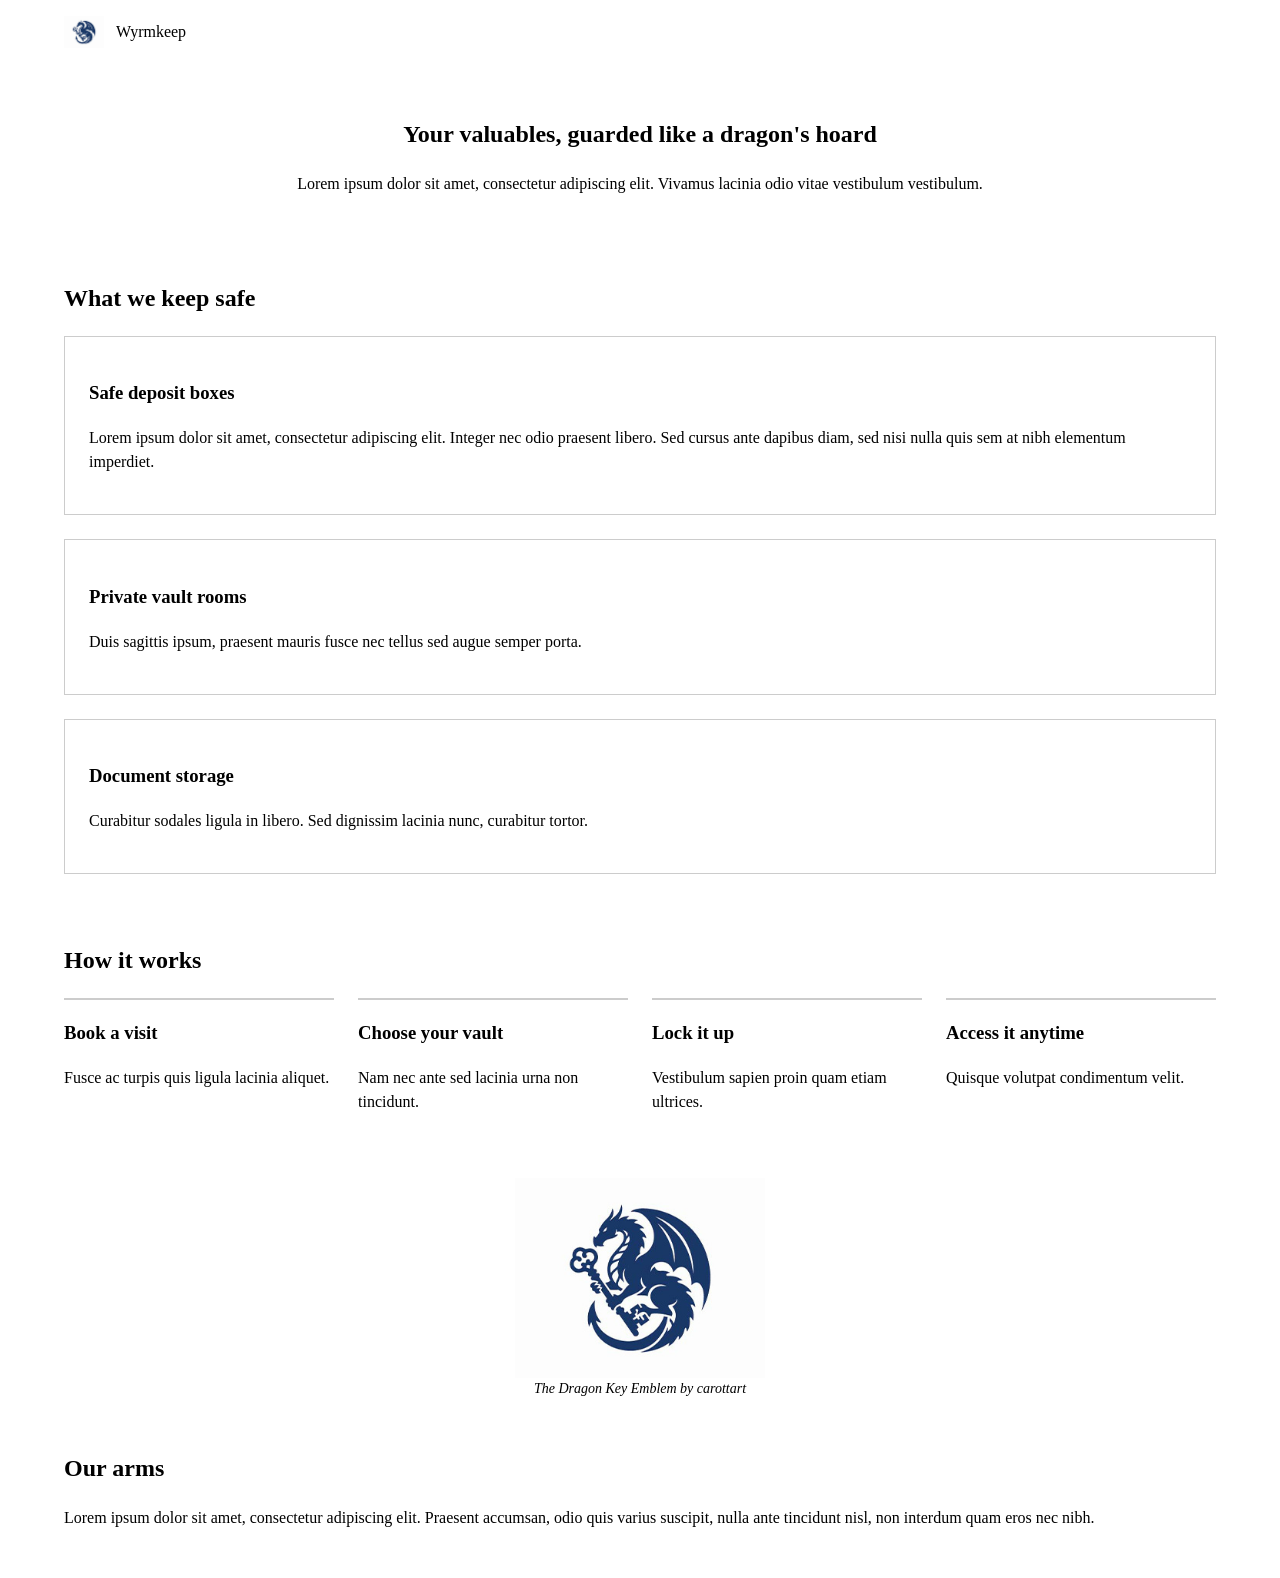
==== assignment-1/index.html @ d656fdad "updated the arms describing what the  "arms" describe (its just placeholder text" ====
<!DOCTYPE html>
<html lang="en">
<head>
    <meta charset="UTF-8">
    <meta name="viewport" content="width=device-width, initial-scale=1.0">
    <title>Wyrmkeep | Private Vaults</title>
    <link rel="stylesheet" href="css/style.css">
</head>
<body>

    <header>
        <a class="brand">
            <img src="images/logo.png" alt="Wyrmkeep logo">
            Wyrmkeep
        </a>
    </header>

    <main>

        <section class="welcome">
            <h1>Your valuables, guarded like a dragon's hoard</h1>
            <p>Lorem ipsum dolor sit amet, consectetur adipiscing elit. Vivamus lacinia odio vitae vestibulum vestibulum.</p>
        </section>

        <section class="services">
            <h2>What we keep safe</h2>
            <div class="cards">
                <article>
                    <h3>Safe deposit boxes</h3>
                    <p>Lorem ipsum dolor sit amet, consectetur adipiscing elit. Integer nec odio praesent libero. Sed cursus ante dapibus diam, sed nisi nulla quis sem at nibh elementum imperdiet.</p>
                </article>
                <article>
                    <h3>Private vault rooms</h3>
                    <p>Duis sagittis ipsum, praesent mauris fusce nec tellus sed augue semper porta.</p>
                </article>
                <article>
                    <h3>Document storage</h3>
                    <p>Curabitur sodales ligula in libero. Sed dignissim lacinia nunc, curabitur tortor.</p>
                </article>
            </div>
        </section>

        <section class="process">
            <h2>How it works</h2>
            <ol class="steps">
                <li><h3>Book a visit</h3><p>Fusce ac turpis quis ligula lacinia aliquet.</p></li>
                <li><h3>Choose your vault</h3><p>Nam nec ante sed lacinia urna non tincidunt.</p></li>
                <li><h3>Lock it up</h3><p>Vestibulum sapien proin quam etiam ultrices.</p></li>
                <li><h3>Access it anytime</h3><p>Quisque volutpat condimentum velit.</p></li>
            </ol>
        </section>

        <section class="arms">
            <figure>
                <img src="images/logo.png" alt="The Dragon Key Emblem">
                <figcaption>The Dragon Key Emblem by carottart</figcaption>
            </figure>
            <div>
                <h2>Our arms</h2>
                <p>Lorem ipsum dolor sit amet, consectetur adipiscing elit. Praesent accumsan, odio quis varius suscipit, nulla ante tincidunt nisl, non interdum quam eros nec nibh.</p>
            </div>
        </section>

    </main>

</body>
</html>
---- assignment-1/css/style.css ----
/*  Assignment 1 */


body {
  margin: 0;
  line-height: 1.5;
}

img {
  max-width: 100%;
  height: auto;
  vertical-align: middle;
}


header {
  display: flex;
  flex-flow: row wrap;
  justify-content: flex-start;
  align-items: center;
  padding: 1rem 5%;
}

.brand {
  display: flex;
  align-items: center;
  gap: 0.75rem;
}

.brand img {
  width: 40px;
}

main {
  display: grid;
  grid-template-columns: 1fr;
  grid-template-areas:
    "welcome"
    "services"
    "process"
    "arms";
  gap: 3rem;
  padding: 2rem 5%;
}

.welcome {
  grid-area: welcome;
  text-align: center;
}

.services {
  grid-area: services;
}

.cards {
  display: grid;
  grid-template-columns: 1fr;
  gap: 1.5rem;
}

.cards article {
  padding: 1.5rem;
  border: 1px solid #ccc;
}

.process {
  grid-area: process;
}

.steps {
  display: flex;
  flex-flow: row wrap;
  gap: 1.5rem;
  margin: 0;
  padding: 0;
  list-style: none;
}

.steps li {
  flex-grow: 1;
  flex-basis: 12rem;
  border-top: 2px solid #ccc;
}

.arms {
  grid-area: arms;
  display: grid;
  grid-template-columns: 1fr;
  gap: 2rem;
  align-items: center;
}

.arms figure {
  margin: 0;
  text-align: center;
}

.arms img {
  max-width: 250px;
}

.arms figcaption {
  font-size: 0.875rem;
  font-style: italic;
}
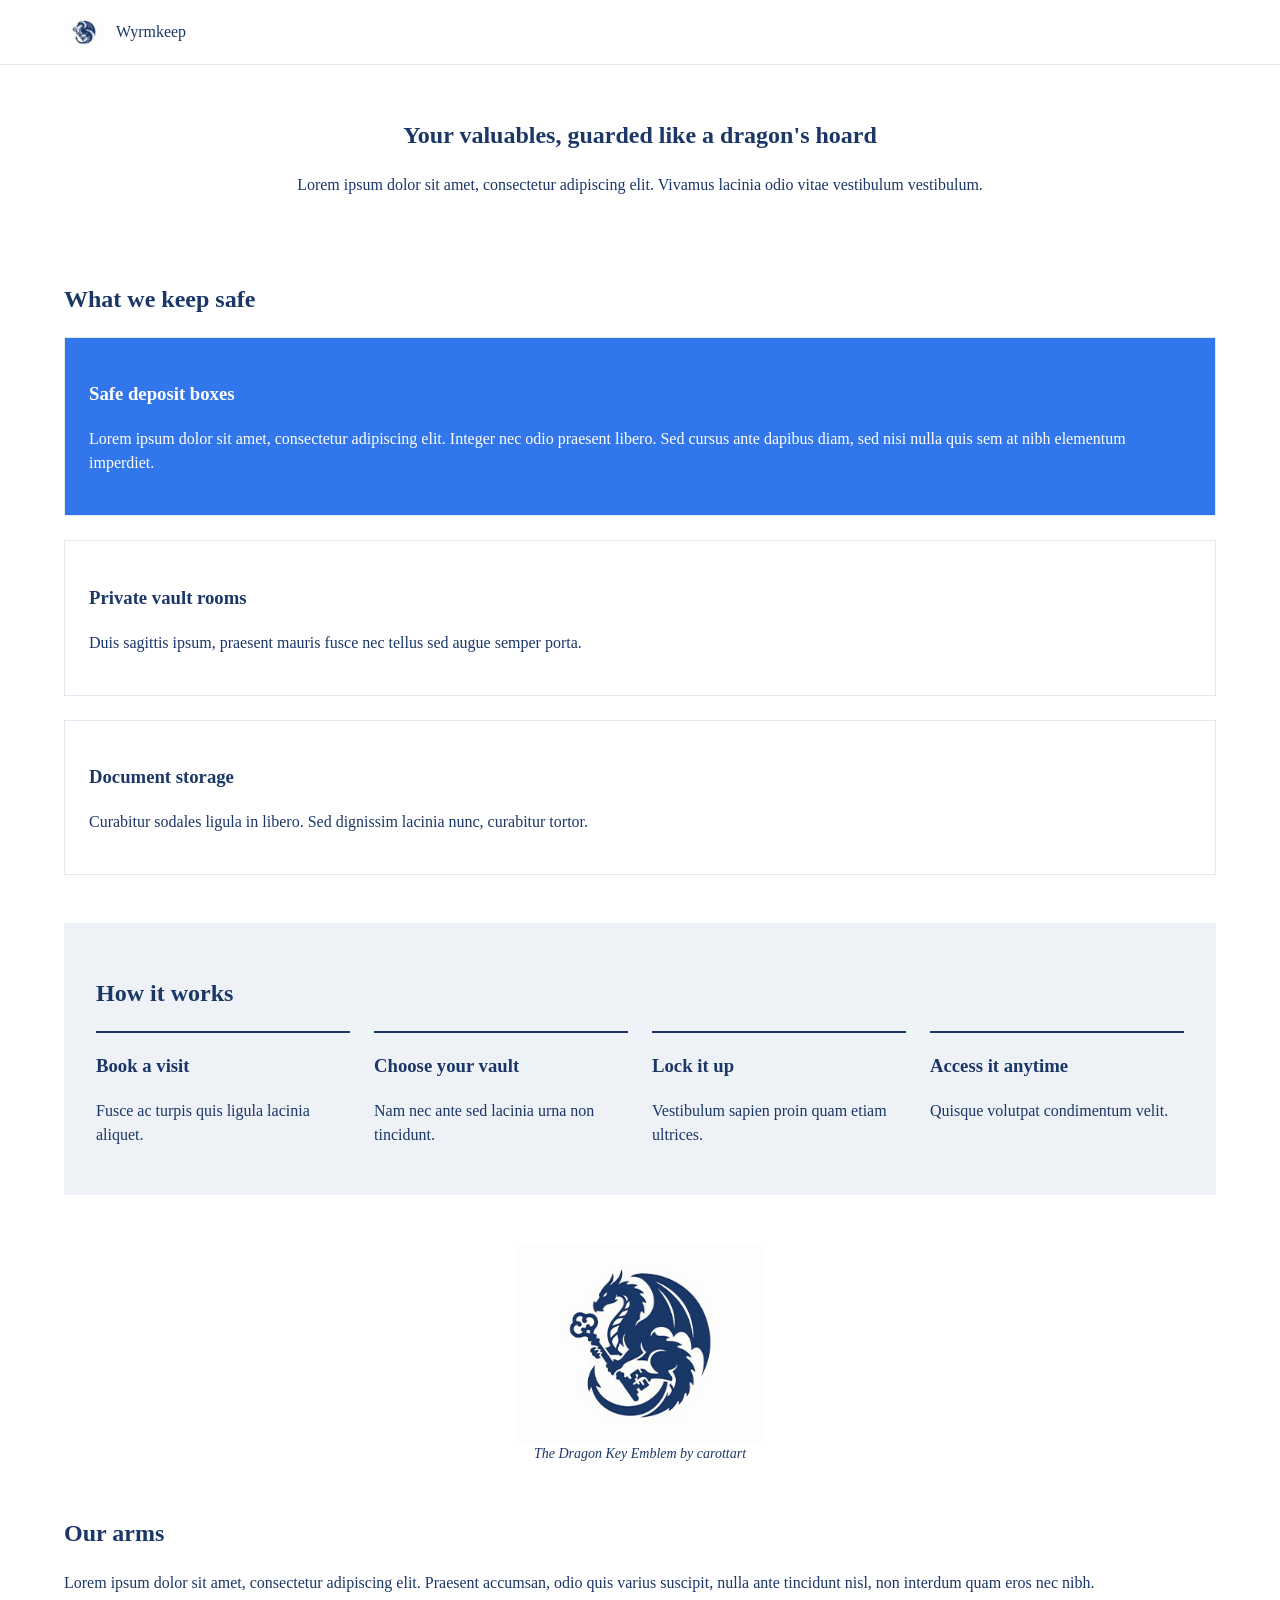
==== commit b336fe4a: "added a reference from where i got the navy color from and also added my "signiture" because i forgo" ====
--- a/assignment-1/index.html
+++ b/assignment-1/index.html
@@ -1,3 +1,6 @@
+<!-- Mustafa Ali 
+Comp2081 CSS -->
+
 <!DOCTYPE html>
 <html lang="en">
 <head>
--- a/assignment-1/css/style.css
+++ b/assignment-1/css/style.css
@@ -1,9 +1,20 @@
 /*  Assignment 1 */
-
+/* www.rgbbirdflop.com is the website i used for colors*/
 
 body {
   margin: 0;
   line-height: 1.5;
+  background: #fff;
+  color: #1b3768;
+}
+
+a {
+  color: #1b3768;
+}
+
+::selection {
+  background: #1b3768;
+  color: #fff;
 }
 
 img {
@@ -19,6 +30,7 @@
   justify-content: flex-start;
   align-items: center;
   padding: 1rem 5%;
+  border-bottom: 1px solid #e3e7ef;
 }
 
 .brand {
@@ -60,11 +72,18 @@
 
 .cards article {
   padding: 1.5rem;
-  border: 1px solid #ccc;
+  border: 1px solid #e3e7ef;
+}
+
+.cards article:first-child {
+  background: #3276ec;
+  color: #fff;
 }
 
 .process {
   grid-area: process;
+  background: #eef1f6;
+  padding: 2rem;
 }
 
 .steps {
@@ -79,7 +98,7 @@
 .steps li {
   flex-grow: 1;
   flex-basis: 12rem;
-  border-top: 2px solid #ccc;
+  border-top: 2px solid #1b3768;
 }
 
 .arms {
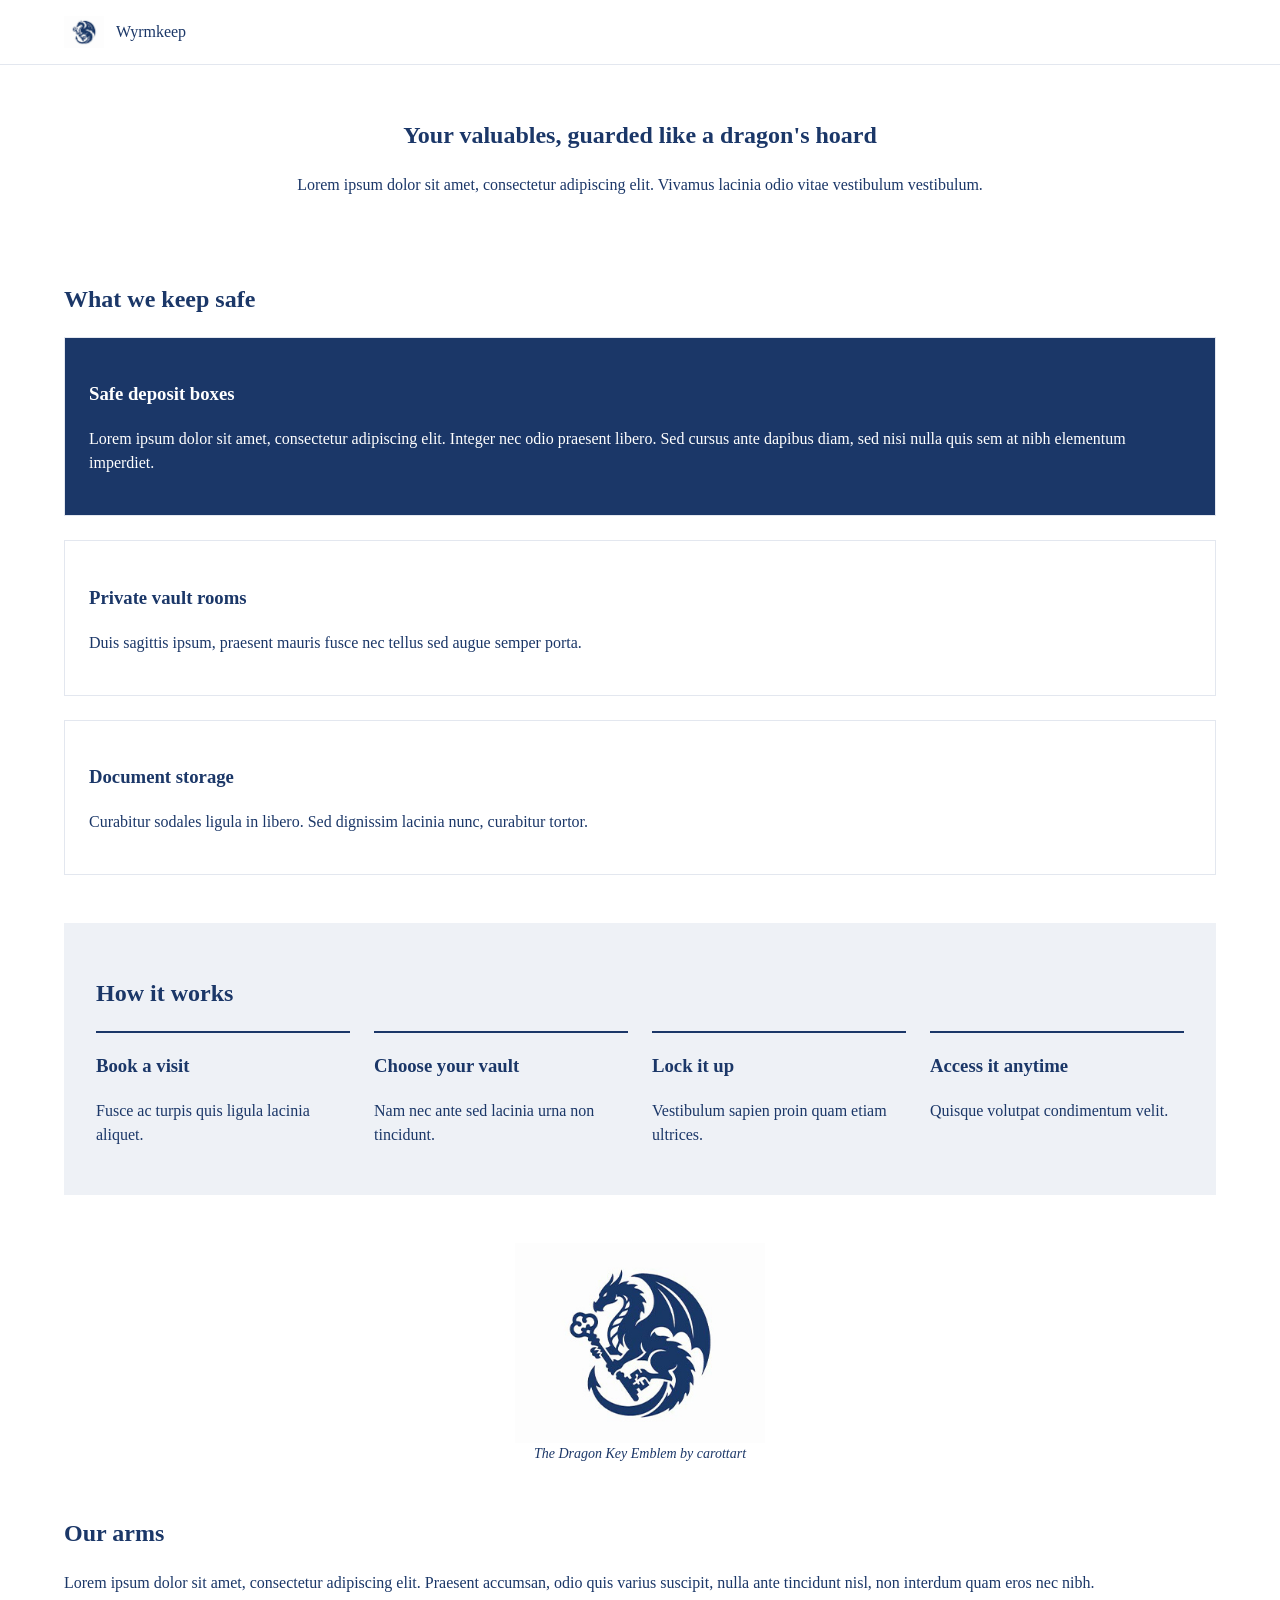
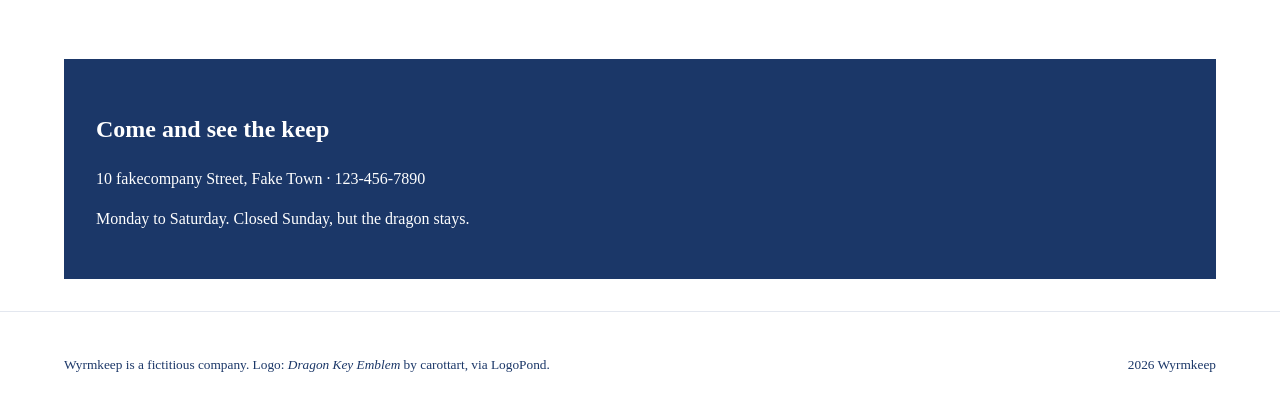
==== commit b70d4fae: "Added visit box - css; navy box with white text added footer - css; flexbox, credit and some other s" ====
--- a/assignment-1/index.html
+++ b/assignment-1/index.html
@@ -64,7 +64,18 @@
             </div>
         </section>
 
+        <aside class="visit">
+            <h2>Come and see the keep</h2>
+            <p>10 fakecompany Street, Fake Town &middot; 123-456-7890</p>
+            <p>Monday to Saturday. Closed Sunday, but the dragon stays.</p>
+        </aside>
+
     </main>
+
+    <footer>
+        <p><small>Wyrmkeep is a fictitious company. Logo: <em>Dragon Key Emblem</em> by carottart, via LogoPond.</small></p>
+        <p><small>2026 Wyrmkeep</small></p>
+    </footer>
 
 </body>
 </html>
--- a/assignment-1/css/style.css
+++ b/assignment-1/css/style.css
@@ -50,7 +50,8 @@
     "welcome"
     "services"
     "process"
-    "arms";
+    "arms"
+    "visit";
   gap: 3rem;
   padding: 2rem 5%;
 }
@@ -76,7 +77,7 @@
 }
 
 .cards article:first-child {
-  background: #3276ec;
+  background: #1b3768;
   color: #fff;
 }
 
@@ -122,3 +123,20 @@
   font-size: 0.875rem;
   font-style: italic;
 }
+
+.visit {
+  grid-area: visit;
+  background: #1b3768;
+  color: #fff;
+  padding: 2rem;
+}
+
+footer {
+  display: flex;
+  flex-flow: row wrap;
+  justify-content: space-between;
+  align-items: center;
+  gap: 1rem;
+  padding: 1.5rem 5%;
+  border-top: 1px solid #e3e7ef;
+}
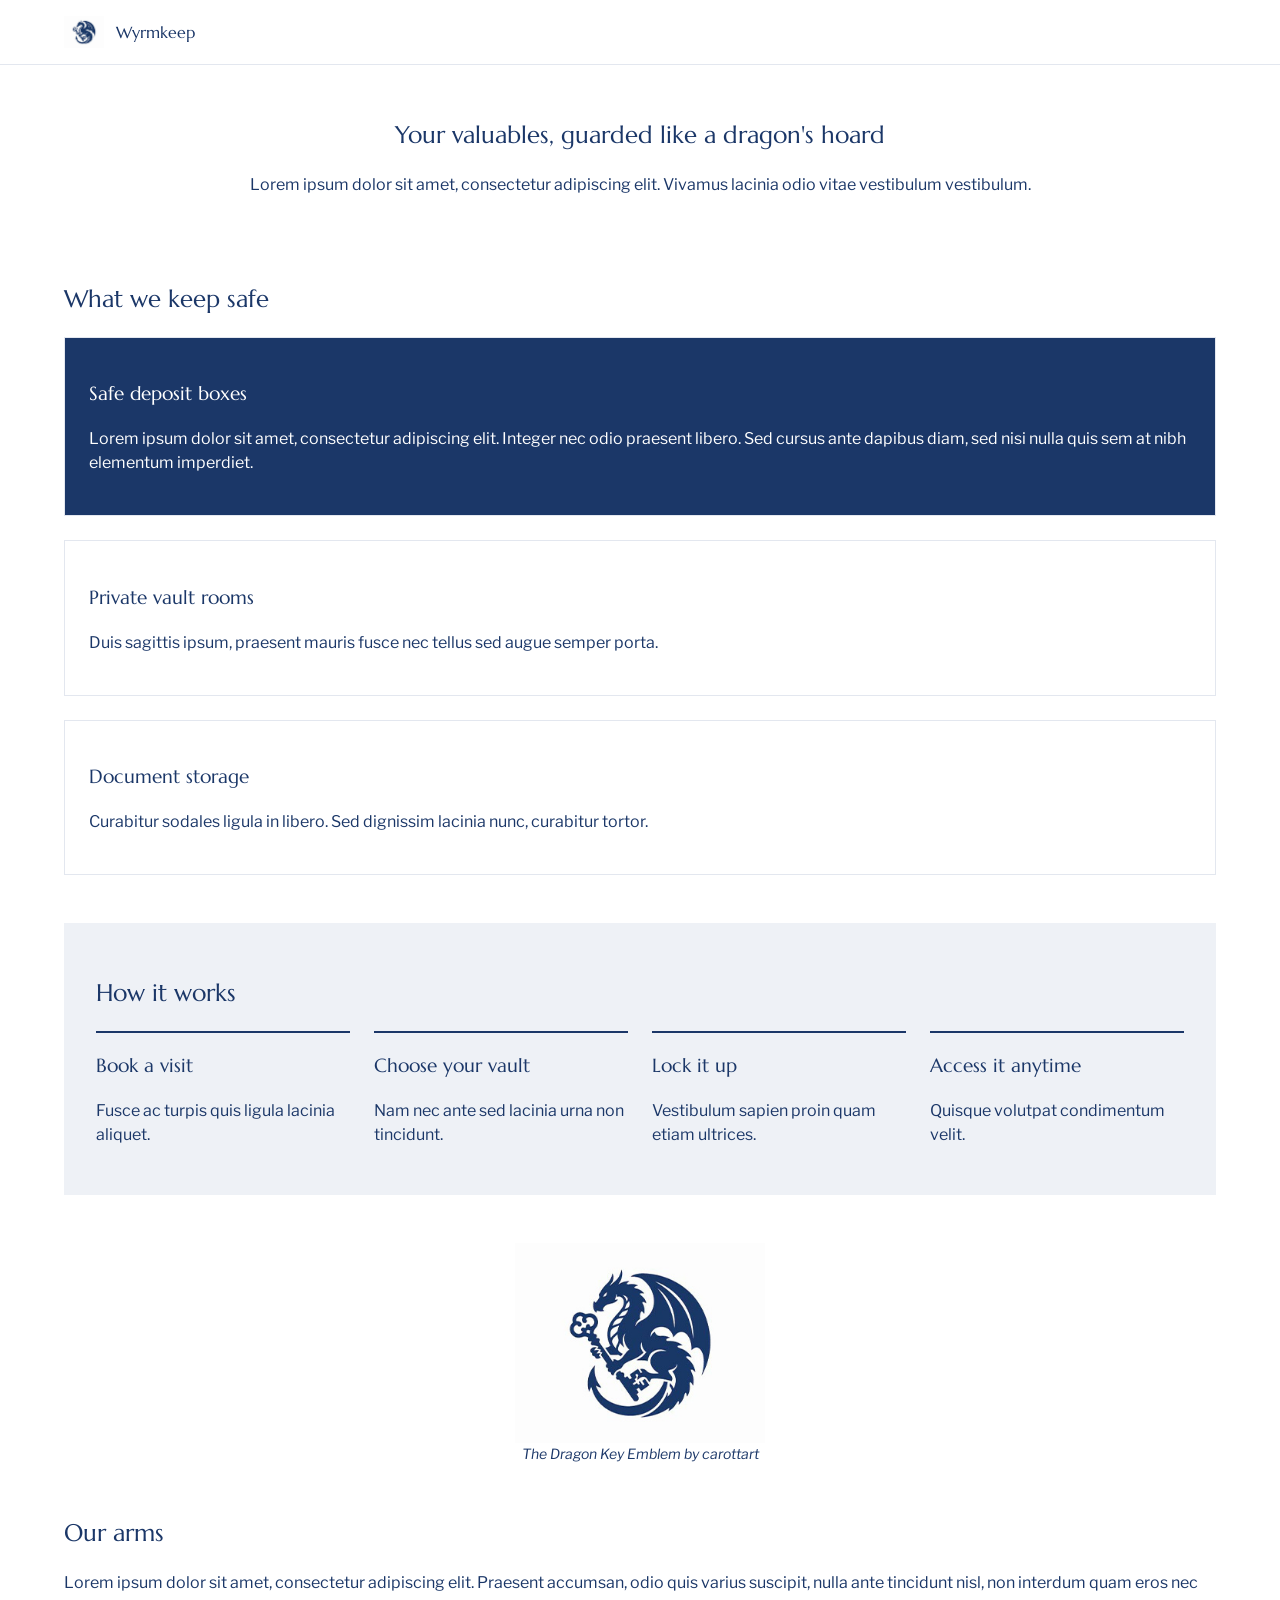
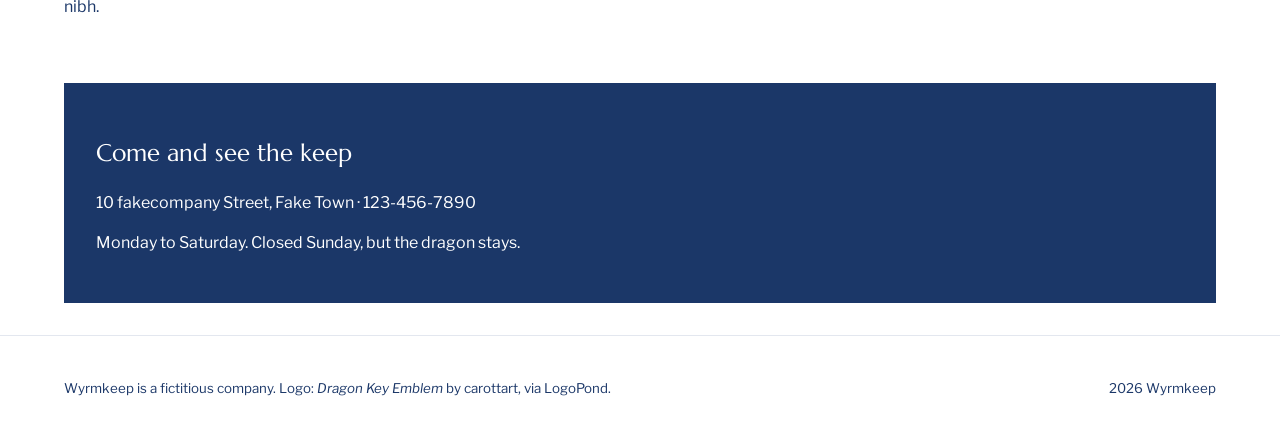
==== commit 21089b67: "Added  Fonts for the body and seperate for the h1,h2,h3, .brand:" ====
--- a/assignment-1/index.html
+++ b/assignment-1/index.html
@@ -7,6 +7,7 @@
     <meta charset="UTF-8">
     <meta name="viewport" content="width=device-width, initial-scale=1.0">
     <title>Wyrmkeep | Private Vaults</title>
+    <link rel="stylesheet" href="https://fonts.googleapis.com/css2?family=Libre+Franklin:wght@400;600&family=Marcellus&display=swap">
     <link rel="stylesheet" href="css/style.css">
 </head>
 <body>
--- a/assignment-1/css/style.css
+++ b/assignment-1/css/style.css
@@ -6,6 +6,10 @@
   line-height: 1.5;
   background: #fff;
   color: #1b3768;
+  font-family: "Libre Franklin";
+}h1,h2,h3,.brand {
+  font-family: "Marcellus";
+  font-weight: normal;
 }
 
 a {
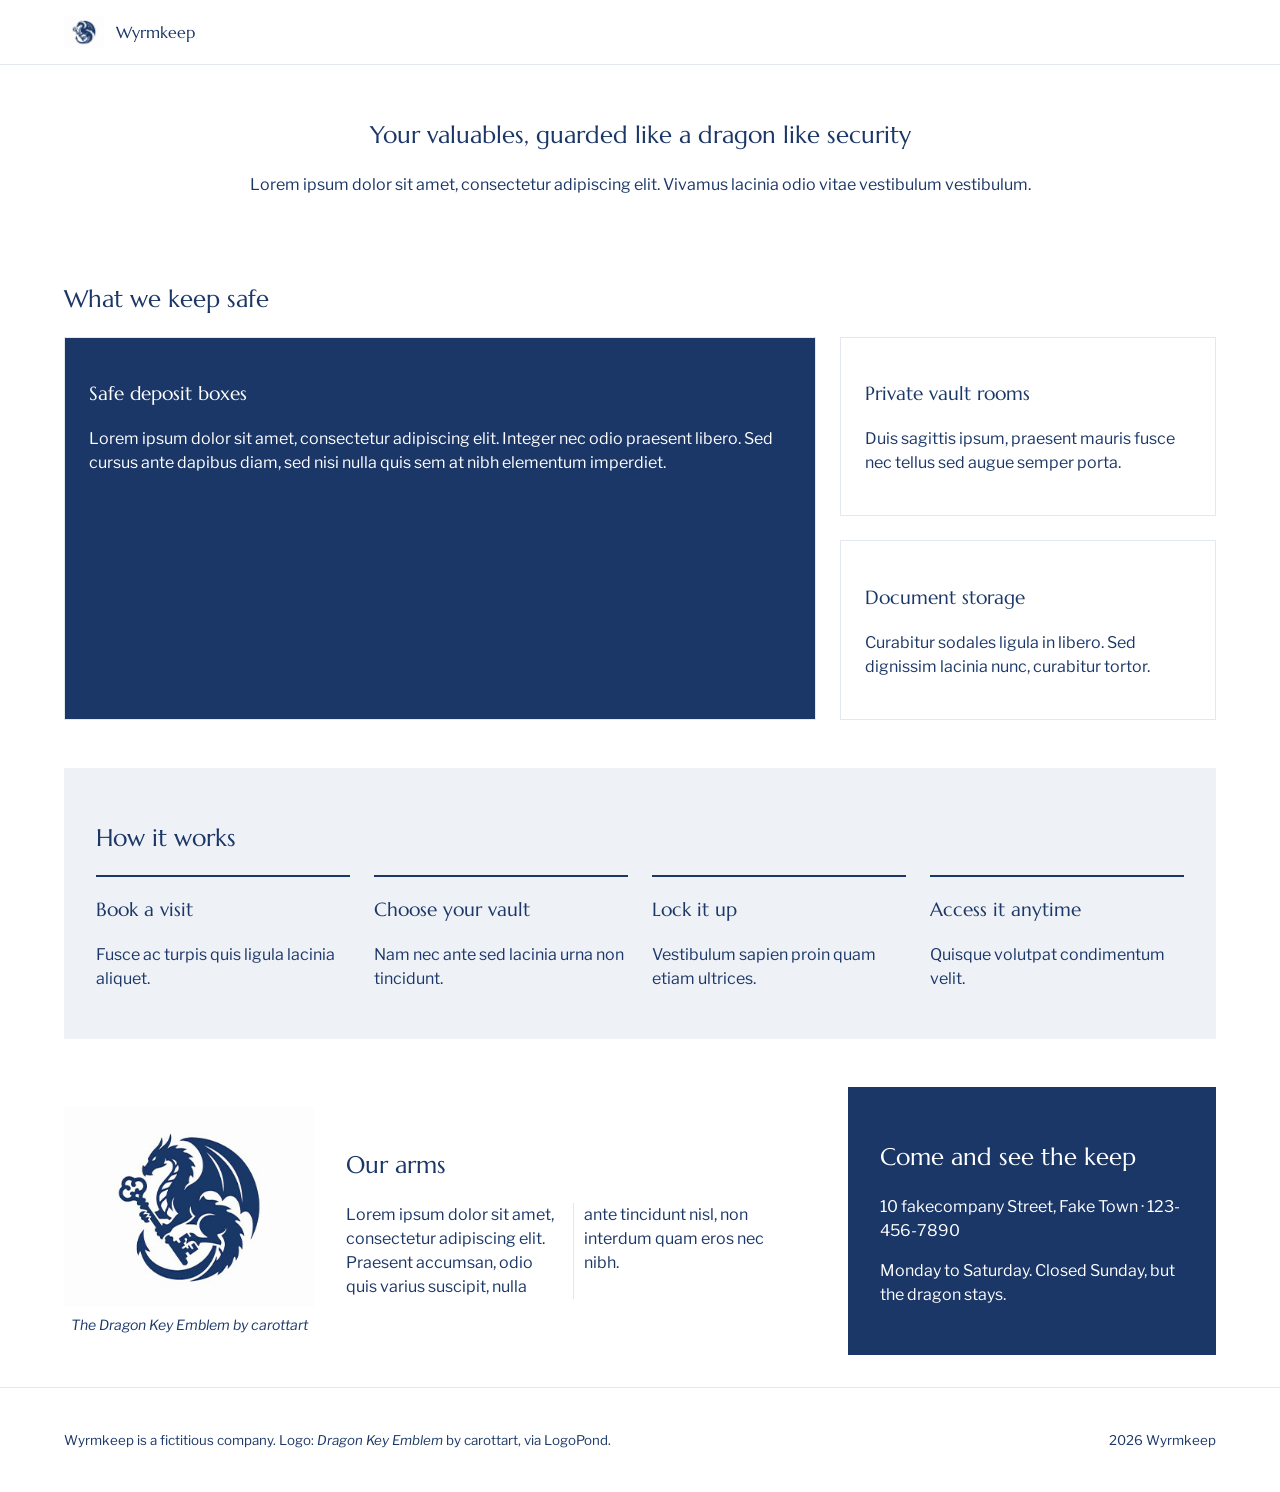
==== commit edc19abc: "changed some small stuff" ====
--- a/assignment-1/index.html
+++ b/assignment-1/index.html
@@ -13,16 +13,16 @@
 <body>
 
     <header>
-        <a class="brand">
+        <div class="brand">
             <img src="images/logo.png" alt="Wyrmkeep logo">
             Wyrmkeep
-        </a>
+        </div>
     </header>
 
     <main>
 
         <section class="welcome">
-            <h1>Your valuables, guarded like a dragon's hoard</h1>
+            <h1>Your valuables, guarded like a dragon like security </h1>
             <p>Lorem ipsum dolor sit amet, consectetur adipiscing elit. Vivamus lacinia odio vitae vestibulum vestibulum.</p>
         </section>
 
--- a/assignment-1/css/style.css
+++ b/assignment-1/css/style.css
@@ -16,15 +16,9 @@
   color: #1b3768;
 }
 
-::selection {
-  background: #1b3768;
-  color: #fff;
-}
-
 img {
   max-width: 100%;
   height: auto;
-  vertical-align: middle;
 }
 
 
@@ -144,3 +138,38 @@
   padding: 1.5rem 5%;
   border-top: 1px solid #e3e7ef;
 }
+
+@media screen and (min-width: 768px) {
+  .cards {
+    grid-template-columns: repeat(3, 1fr);
+  }
+
+  .arms {
+    grid-template-columns: 1fr 2fr;
+  }
+}
+
+@media screen and (min-width: 1024px) {
+  main {
+    grid-template-columns: 2fr 1fr;
+    grid-template-areas:
+      "welcome  welcome"
+      "services services"
+      "process  process"
+      "arms     visit";
+  }
+
+  .cards {
+    grid-template-columns: 2fr 1fr;
+  }
+
+  .cards article:first-child {
+    grid-row: 1 / 3;
+  }
+
+  .arms p {
+    column-count: 2;
+    column-gap: 5%;
+    column-rule: 1px solid #e3e7ef;
+  }
+}
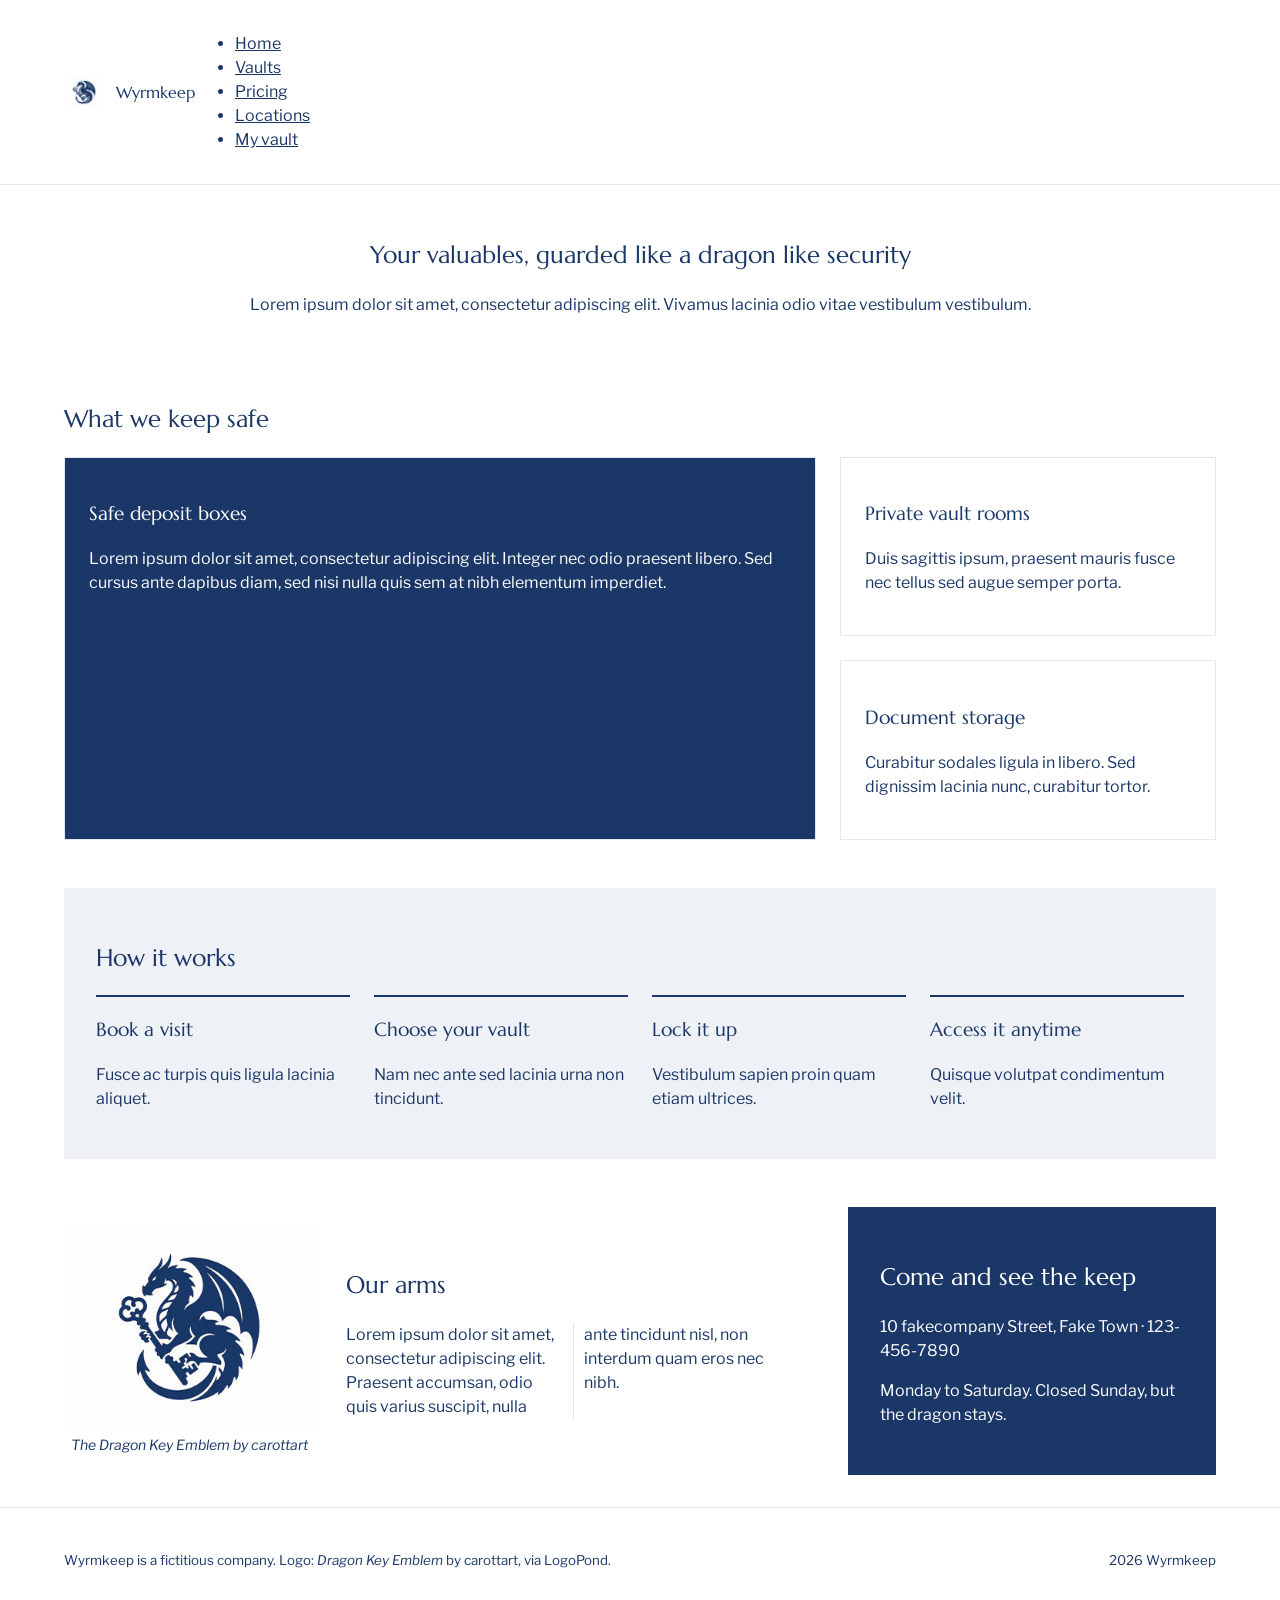
==== commit 4a20464f: "Added  nav links that go nowhere currently, also added nav button class in the my vault.html to add " ====
--- a/assignment-1/index.html
+++ b/assignment-1/index.html
@@ -17,6 +17,15 @@
             <img src="images/logo.png" alt="Wyrmkeep logo">
             Wyrmkeep
         </div>
+        <nav class="main-nav">
+            <ul>
+                <li><a href="index.html">Home</a></li>
+                <li><a href="vaults.html">Vaults</a></li>
+                <li><a href="pricing.html">Pricing</a></li>
+                <li><a href="locations.html">Locations</a></li>
+                <li><a href="my-vault.html" class="nav-button">My vault</a></li>
+            </ul>
+        </nav>
     </header>
 
     <main>
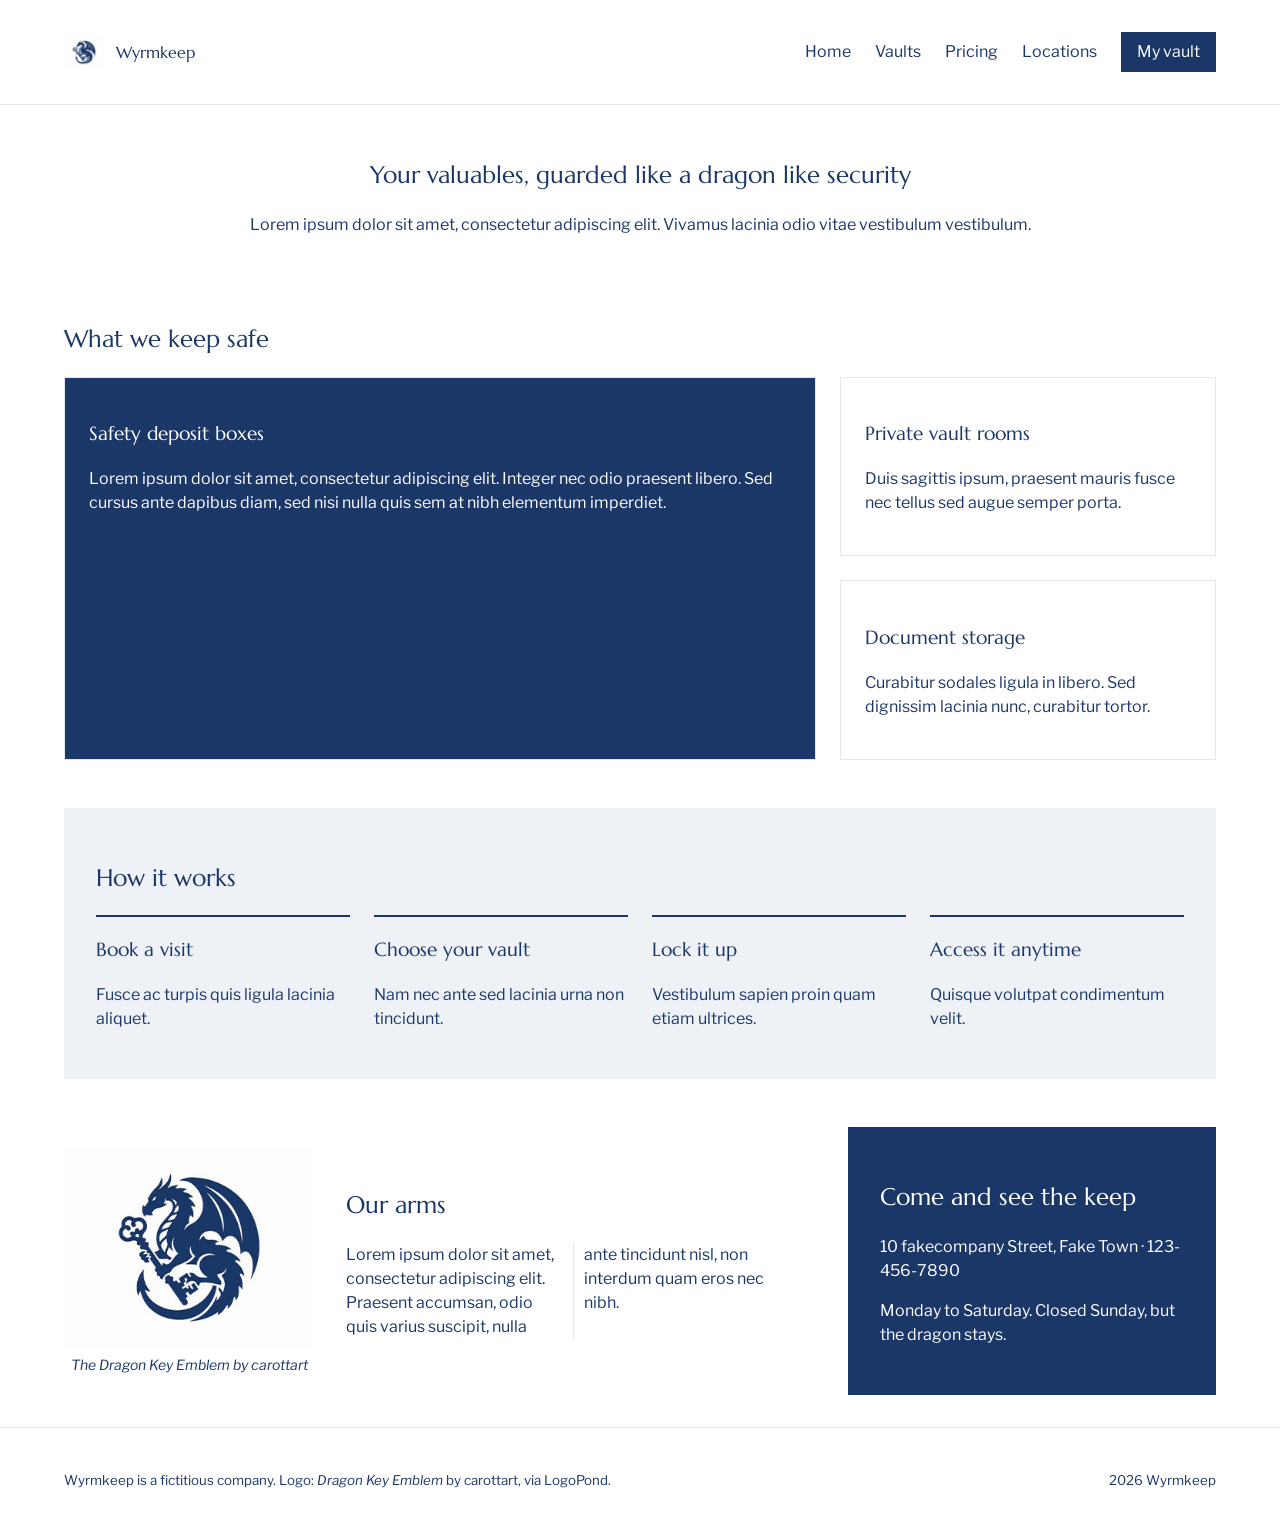
==== commit c245e496: "Final word change. Last commit everything should be completed" ====
--- a/assignment-1/index.html
+++ b/assignment-1/index.html
@@ -39,7 +39,7 @@
             <h2>What we keep safe</h2>
             <div class="cards">
                 <article>
-                    <h3>Safe deposit boxes</h3>
+                    <h3>Safety deposit boxes</h3>
                     <p>Lorem ipsum dolor sit amet, consectetur adipiscing elit. Integer nec odio praesent libero. Sed cursus ante dapibus diam, sed nisi nulla quis sem at nibh elementum imperdiet.</p>
                 </article>
                 <article>
--- a/assignment-1/css/style.css
+++ b/assignment-1/css/style.css
@@ -29,6 +29,36 @@
   align-items: center;
   padding: 1rem 5%;
   border-bottom: 1px solid #e3e7ef;
+}
+
+.main-nav {
+  flex-basis: 100%;
+}
+
+.main-nav ul {
+  display: flex;
+  flex-flow: row wrap;
+  justify-content: center;
+  gap: 1rem;
+  padding: 0;
+  list-style: none;
+}
+
+.main-nav a {
+  display: block;
+  padding: 0.5rem 0;
+  text-align: center;
+  text-decoration: none;
+}
+
+.main-nav a:hover {
+  border-bottom: 2px solid #1b3768;
+}
+
+.main-nav .nav-button {
+  padding: 0.5rem 1rem;
+  background: #1b3768;
+  color: #fff;
 }
 
 .brand {
@@ -140,6 +170,15 @@
 }
 
 @media screen and (min-width: 768px) {
+  .main-nav {
+    flex-basis: auto;
+    margin-left: auto;
+  }
+
+  .main-nav ul {
+    display: flex;
+    gap: 1.5rem;
+  }
   .cards {
     grid-template-columns: repeat(3, 1fr);
   }
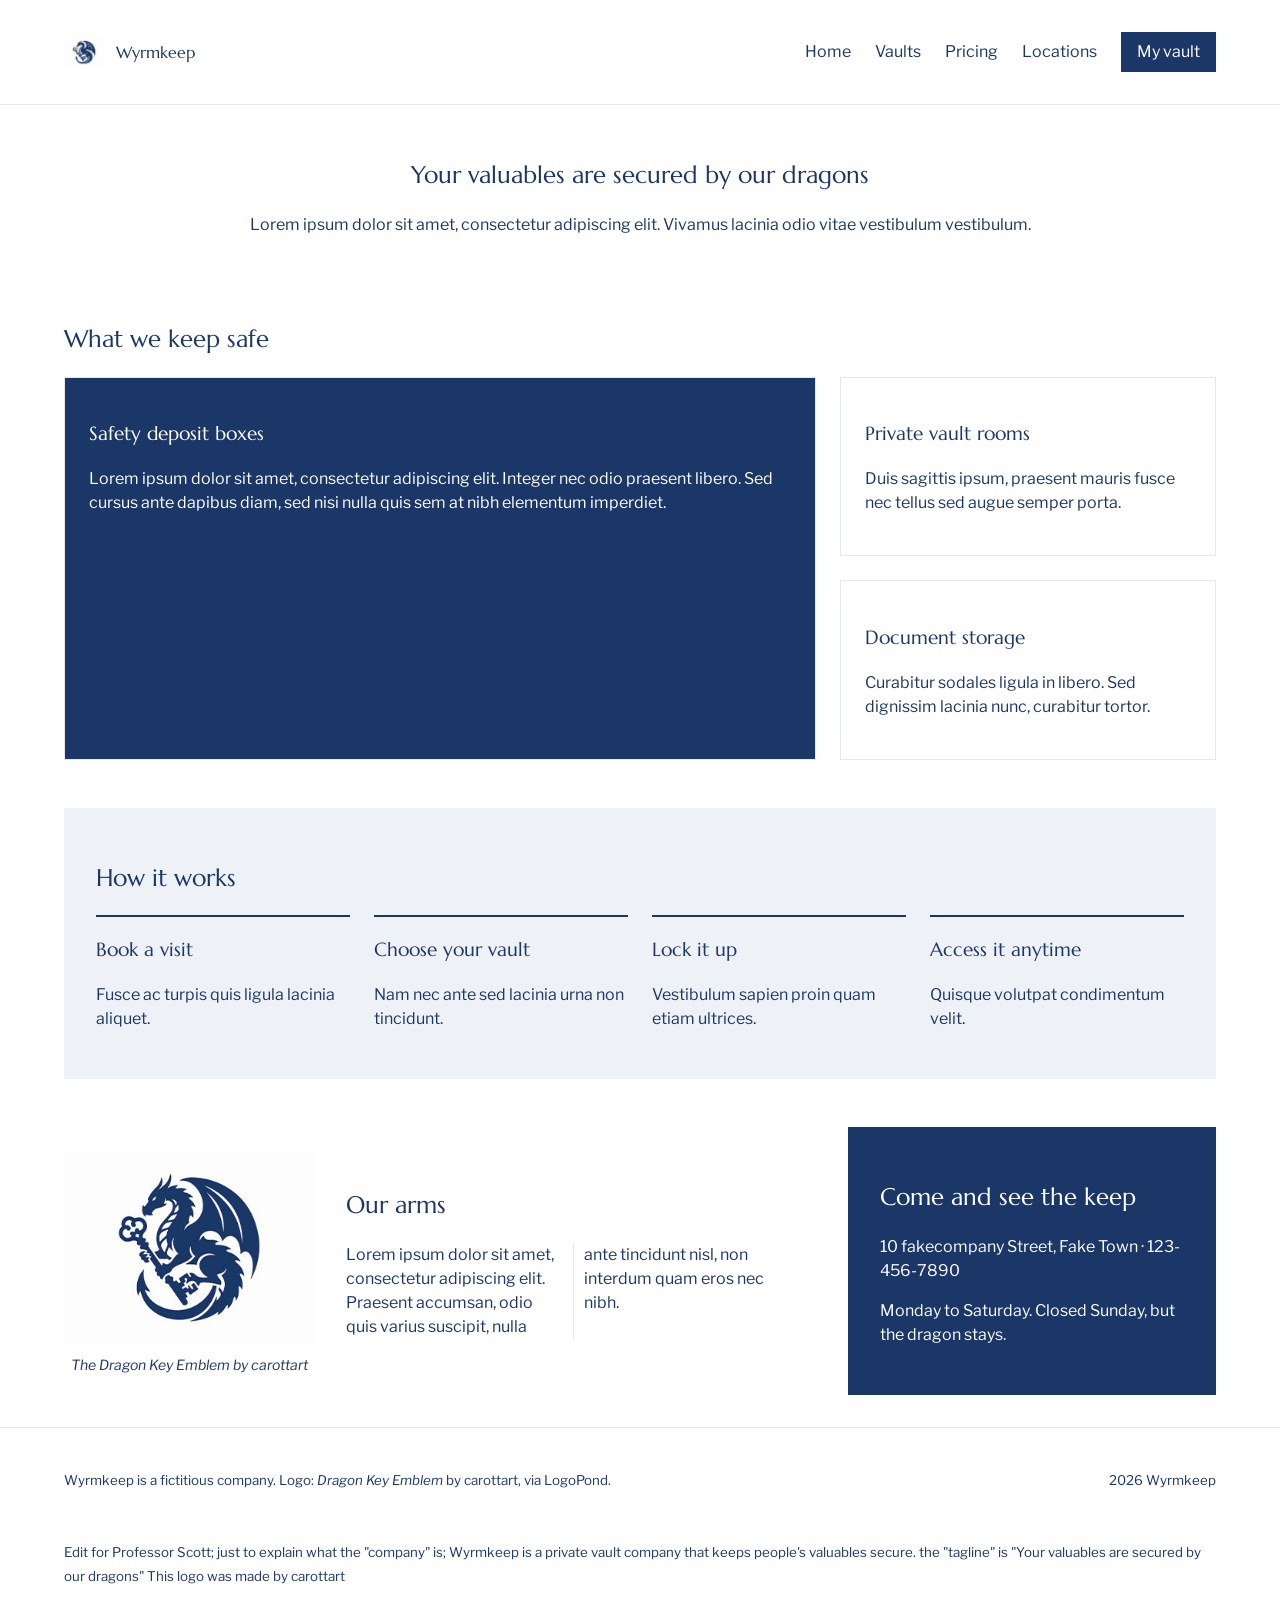
==== commit 2e515378: "Added a small edit at the bottom of the page to explain this "Company" i came up with. and also chan" ====
--- a/assignment-1/index.html
+++ b/assignment-1/index.html
@@ -31,7 +31,7 @@
     <main>
 
         <section class="welcome">
-            <h1>Your valuables, guarded like a dragon like security </h1>
+            <h1>Your valuables are secured by our dragons</h1>
             <p>Lorem ipsum dolor sit amet, consectetur adipiscing elit. Vivamus lacinia odio vitae vestibulum vestibulum.</p>
         </section>
 
@@ -85,6 +85,7 @@
     <footer>
         <p><small>Wyrmkeep is a fictitious company. Logo: <em>Dragon Key Emblem</em> by carottart, via LogoPond.</small></p>
         <p><small>2026 Wyrmkeep</small></p>
+        <p><small>Edit for Professor Scott; just to explain what the "company" is; Wyrmkeep is a private vault company that keeps people's valuables secure. the "tagline" is "Your valuables are secured by our dragons" This logo was made by carottart </small></p>
     </footer>
 
 </body>
